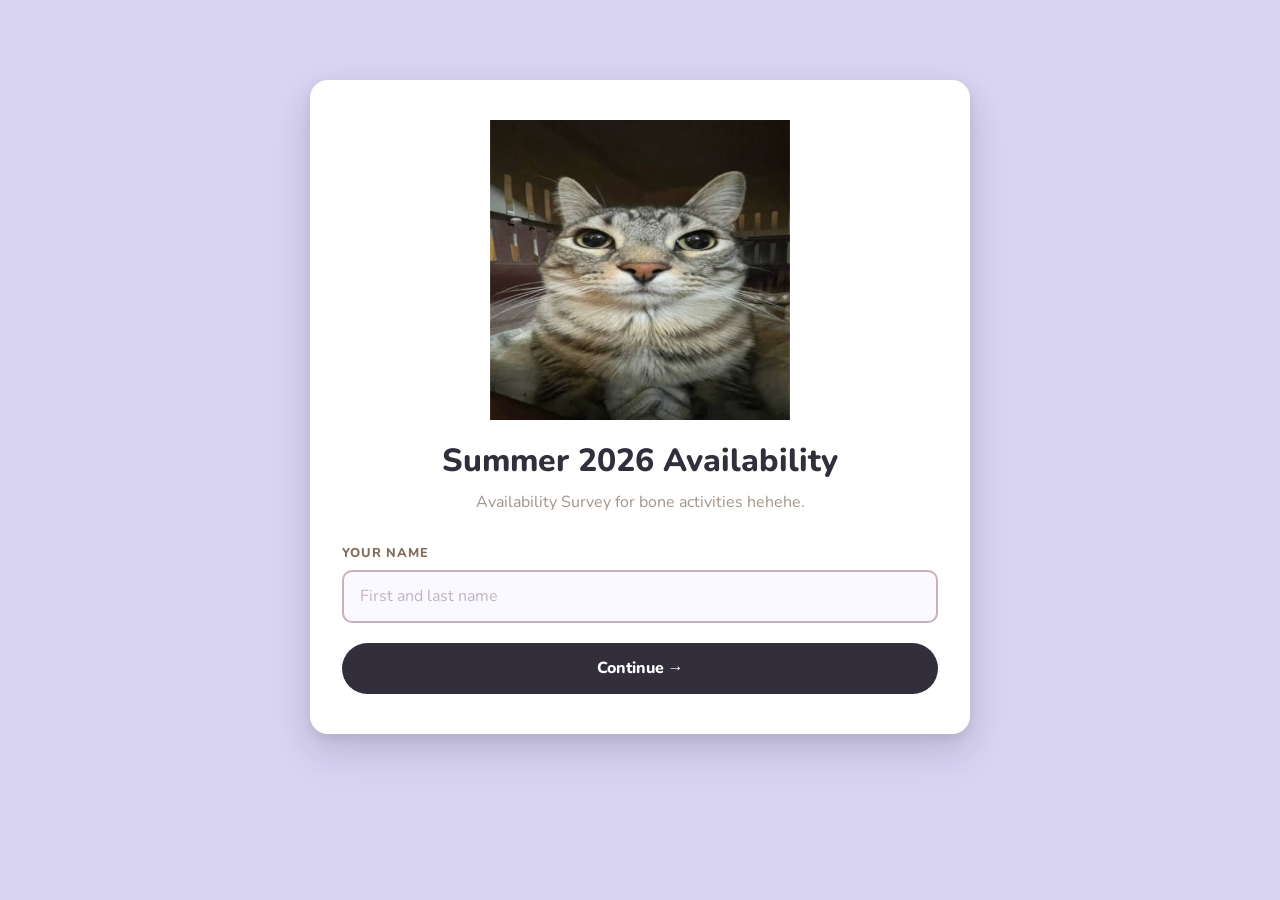
==== index.html @ 2a5da61f "bone" ====
<!DOCTYPE html>
<html lang="en">
<head>
  <meta charset="UTF-8" />
  <meta name="viewport" content="width=device-width, initial-scale=1.0" />
  <title id="page-title">Availability</title>
  <link href="https://fonts.googleapis.com/css2?family=Nunito:wght@400;600;700;800&display=swap" rel="stylesheet" />
  <link rel="stylesheet" href="style.css" />
</head>
<body>

  <!-- Loading overlay (shown while checking Google Sheets for returning user) -->
  <div id="loading" class="overlay hidden">
    <div class="spinner"></div>
    <p>WAITTTTTTT</p>
  </div>

  <!-- Screen 1: Name entry -->
  <section id="screen-name" class="screen active">
    <div class="card">
      <img src="img/cat-home.png" alt="cat" class="home-cat" />
      <h1 id="form-title">Summer 2026 Availability</h1>
      <p id="form-subtitle">Let me know when you're free! muahahahaha. </p>
      <div class="field">
        <label for="name-input">Your name</label>
        <input
          type="text"
          id="name-input"
          placeholder="First and last name"
          autocomplete="name"
        />
        <p id="name-error" class="error hidden">Bro pls I need your name.</p>
      </div>
      <button id="btn-continue" class="btn primary">Continue →</button>
    </div>
  </section>

  <!-- Screen 2: Calendar -->
  <section id="screen-calendar" class="screen hidden">
    <header class="cal-header">
      <p id="cal-greeting">Hola. Por Favor, click on all the days you're free and around UCF. gracias</p>
    </header>

    <!-- Month calendar grids are injected here by script.js -->
    <div id="months-container"></div>

    <div class="submit-bar">
      <button id="btn-submit" class="btn primary">Submit Availability</button>
    </div>
  </section>

  <!-- Screen 3: Confirmation -->
  <section id="screen-confirm" class="screen hidden">
    <div class="card">
      <div class="big-check">✓</div>
      <h2>You're all set!</h2>
      <p id="confirm-text">Your availability has been saved.</p>
      <button id="btn-edit" class="btn secondary">Edit my availability</button>
    </div>
  </section>

  <script src="script.js"></script>
</body>
</html>
---- style.css ----
/* === Variables === */
:root {
  --lavender:       #d8d4f2;
  --thistle:        #c4b2bc;
  --dusty-taupe:    #a29587;
  --olive-wood:     #846c5b;
  --shadow-grey:    #332e3c;
  --available:      #7ec8a0;
  --available-dark: #4fa876;
  --white:          #ffffff;
  --radius:         18px;
  --radius-sm:      10px;
  --card-shadow:    0 4px 8px rgba(51, 46, 60, 0.08),
                    0 12px 32px rgba(51, 46, 60, 0.14),
                    0 24px 48px rgba(51, 46, 60, 0.06);
}

/* === Reset === */
*, *::before, *::after {
  box-sizing: border-box;
  margin: 0;
  padding: 0;
}

/* === Base === */
body {
  font-family: 'Nunito', sans-serif;
  background-color: var(--lavender);
  color: var(--shadow-grey);
  min-height: 100vh;
  padding: 2rem 1.25rem 5rem;
  -webkit-font-smoothing: antialiased;
}

/* === Screens === */
.screen {
  display: none;
  max-width: 660px;
  margin: 0 auto;
}

.screen.active {
  display: block;
}

/* === Loading Overlay === */
.overlay {
  position: fixed;
  inset: 0;
  background: rgba(216, 212, 242, 0.88);
  display: flex;
  flex-direction: column;
  align-items: center;
  justify-content: center;
  gap: 1rem;
  z-index: 100;
  font-size: 1rem;
  font-weight: 700;
  color: var(--shadow-grey);
}

.overlay.hidden {
  display: none;
}

.spinner {
  width: 42px;
  height: 42px;
  border: 4px solid var(--thistle);
  border-top-color: var(--olive-wood);
  border-radius: 50%;
  animation: spin 0.75s linear infinite;
}

@keyframes spin {
  to { transform: rotate(360deg); }
}

/* === Home cat image === */
.home-cat {
  width: 300px;
  height: 300px;
  object-fit: contain;
  margin-bottom: 1rem;
}

/* === Card === */
.card {
  background: var(--white);
  border-radius: var(--radius);
  padding: 2.5rem 2rem;
  box-shadow: var(--card-shadow);
  box-shadow: #332e3c;
  text-align: center;
  margin-top: 3rem;
  border-color: #332e3c;
}

/* === Typography === */
h1 {
  font-size: 2rem;
  font-weight: 800;
  color: var(--shadow-grey);
  margin-bottom: 0.6rem;
  line-height: 1.2;
}

h2 {
  font-size: 1.5rem;
  font-weight: 800;
  color: var(--shadow-grey);
  margin-bottom: 0.5rem;
}

p {
  color: var(--dusty-taupe);
  font-size: 1rem;
  line-height: 1.6;
}

/* === Form Field === */
.field {
  margin: 1.75rem 0 1.25rem;
  text-align: left;
}

label {
  display: block;
  font-size: 0.8rem;
  font-weight: 800;
  color: var(--olive-wood);
  text-transform: uppercase;
  letter-spacing: 0.07em;
  margin-bottom: 0.5rem;
}

input[type="text"] {
  width: 100%;
  padding: 0.85rem 1rem;
  border: 2px solid var(--thistle);
  border-radius: var(--radius-sm);
  font-family: 'Nunito', sans-serif;
  font-size: 1rem;
  font-weight: 600;
  color: var(--shadow-grey);
  background: #faf9ff;
  outline: none;
  transition: border-color 0.2s;
  /* Prevents iOS zoom on focus */
  font-size: max(1rem, 16px);
}

input[type="text"]:focus {
  border-color: var(--olive-wood);
}

input[type="text"]::placeholder {
  color: var(--thistle);
  font-weight: 400;
}

/* === Error === */
.error {
  color: #b94040;
  font-size: 0.85rem;
  font-weight: 700;
  margin-top: 0.5rem;
}

.hidden {
  display: none !important;
}

/* === Buttons === */
.btn {
  display: block;
  width: 100%;
  padding: 0.9rem 2rem;
  border: none;
  border-radius: 999px;
  font-family: 'Nunito', sans-serif;
  font-size: 1rem;
  font-weight: 800;
  cursor: pointer;
  transition: opacity 0.2s, transform 0.1s;
  /* Better tap feel on mobile */
  -webkit-tap-highlight-color: transparent;
  touch-action: manipulation;
}

.btn:active {
  transform: scale(0.97);
}

.btn.primary {
  background: var(--shadow-grey);
  color: var(--white);
}

.btn.primary:hover {
  opacity: 0.82;
}

.btn.secondary {
  background: var(--lavender);
  color: var(--shadow-grey);
  margin-top: 1rem;
}

.btn.secondary:hover {
  opacity: 0.75;
}

/* === Calendar Screen Header === */
.cal-header {
  text-align: center;
  padding: 2rem 0 1.25rem;
}

#cal-greeting {
  font-size: 1.05rem;
  font-weight: 700;
  color: var(--shadow-grey);
  line-height: 1.5;
}

/* === Month Block === */
.month-block {
  background: var(--white);
  border-radius: var(--radius);
  padding: 1.75rem 1.5rem;
  margin-bottom: 1.5rem;
  box-shadow: var(--card-shadow);
}

.month-title {
  text-align: center;
  font-size: 1.2rem;
  font-weight: 800;
  color: var(--shadow-grey);
  margin-bottom: 1rem;
  letter-spacing: 0.02em;
}

/* === Calendar Grid === */
.cal-grid {
  display: grid;
  grid-template-columns: repeat(7, 1fr);
  gap: 5px;
}

.day-header {
  text-align: center;
  font-size: 0.7rem;
  font-weight: 800;
  color: var(--dusty-taupe);
  text-transform: uppercase;
  letter-spacing: 0.05em;
  padding-bottom: 0.5rem;
}

.day-cell {
  aspect-ratio: 1;
  display: flex;
  align-items: center;
  justify-content: center;
  border-radius: var(--radius-sm);
  font-size: 0.9rem;
  font-weight: 700;
  cursor: pointer;
  color: var(--shadow-grey);
  background: #f7f5ff;
  border: 2px solid transparent;
  transition: background 0.15s, color 0.15s, border-color 0.15s, transform 0.1s;
  user-select: none;
  -webkit-user-select: none;
  -webkit-tap-highlight-color: transparent;
  touch-action: manipulation;
}

.day-cell:hover {
  border-color: var(--thistle);
}

.day-cell:active {
  transform: scale(0.9);
}

.day-cell.empty {
  background: transparent;
  border: none;
  cursor: default;
  pointer-events: none;
}

.day-cell.selected {
  background: var(--available);
  color: #1a4d35;
  border-color: var(--available-dark);
  font-weight: 800;
}

/* === Submit Bar === */
.submit-bar {
  padding: 0.5rem 0 2rem;
}

/* === Confirmation Screen === */
.big-check {
  font-size: 3.5rem;
  color: var(--available);
  display: block;
  margin-bottom: 0.75rem;
}

#screen-confirm .card {
  margin-top: 4rem;
}

#screen-confirm .card p {
  margin-top: 0.4rem;
}

/* ═══════════════════════════════════════
   RESPONSIVE
═══════════════════════════════════════ */

/* Tablet and below */
@media (max-width: 600px) {
  body {
    padding: 1.5rem 1rem 4rem;
  }

  .card {
    padding: 2rem 1.5rem;
    margin-top: 2rem;
    border-radius: 16px;
  }

  h1 {
    font-size: 1.7rem;
  }

  .month-block {
    padding: 1.5rem 1.1rem;
    border-radius: 16px;
  }

  .cal-grid {
    gap: 4px;
  }
}

/* Small phones (iPhone SE, Galaxy A series, etc.) */
@media (max-width: 400px) {
  body {
    padding: 1rem 0.6rem 3rem;
  }

  .card {
    padding: 1.75rem 1.1rem;
    margin-top: 1.5rem;
    border-radius: 14px;
  }

  h1 {
    font-size: 1.45rem;
  }

  h2 {
    font-size: 1.25rem;
  }

  .cal-header {
    padding: 1.25rem 0 1rem;
  }

  #cal-greeting {
    font-size: 0.95rem;
  }

  .month-block {
    padding: 1.25rem 0.75rem;
    margin-bottom: 1rem;
    border-radius: 14px;
  }

  .month-title {
    font-size: 1.05rem;
    margin-bottom: 0.75rem;
  }

  .day-header {
    font-size: 0.62rem;
    padding-bottom: 0.35rem;
  }

  .day-cell {
    font-size: 0.78rem;
    border-radius: 6px;
    border-width: 1.5px;
  }

  .cal-grid {
    gap: 3px;
  }

  .btn {
    padding: 0.85rem 1.5rem;
    font-size: 0.95rem;
  }

  .big-check {
    font-size: 2.75rem;
  }

  #screen-confirm .card {
    margin-top: 2rem;
  }
}

/* Touch devices — slightly bigger tap area for day cells */
@media (pointer: coarse) {
  .day-cell {
    border-radius: 8px;
  }

  .day-cell:hover {
    border-color: transparent;
  }
}
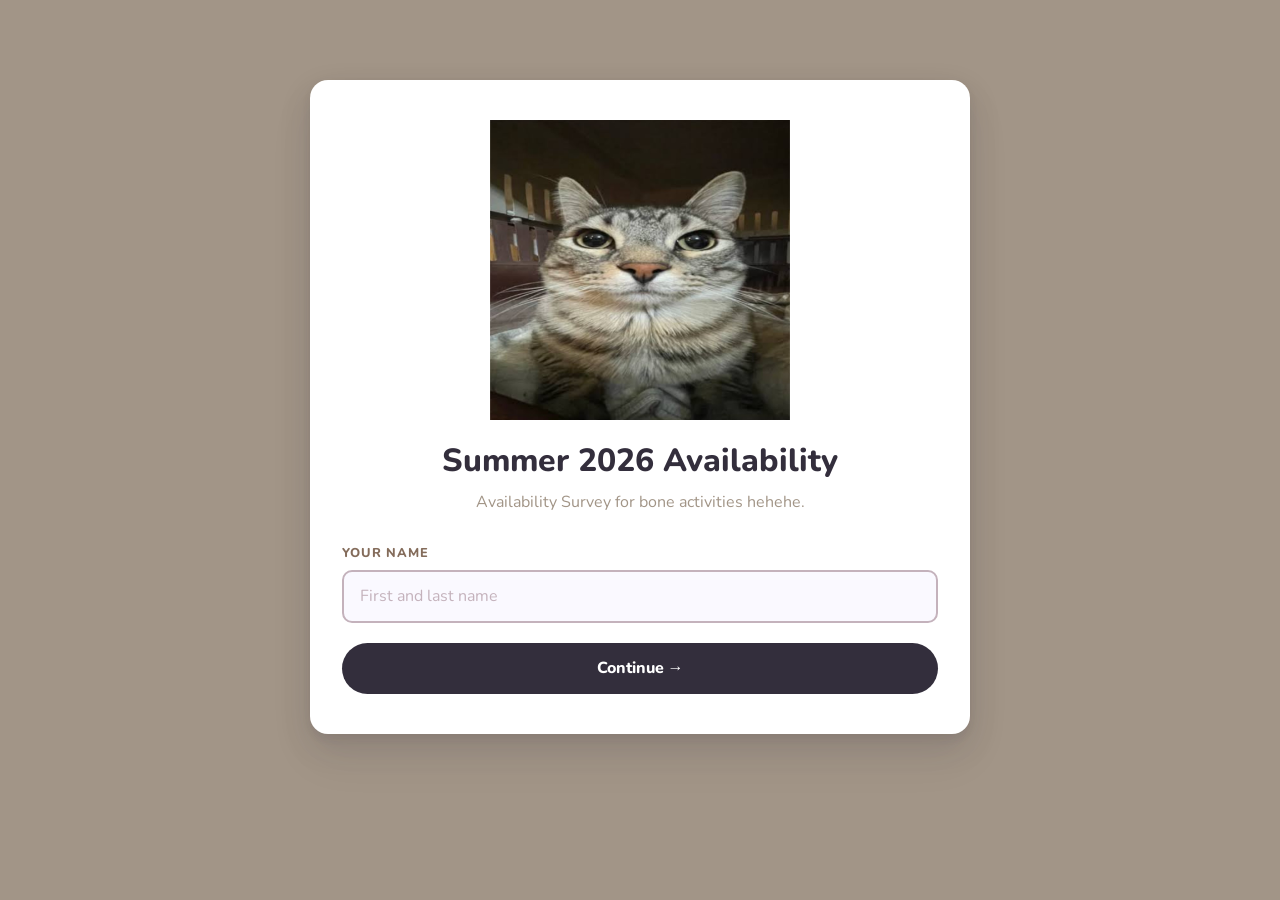
==== commit cee19e67: "final one pls" ====
--- a/index.html
+++ b/index.html
@@ -52,7 +52,7 @@
   <!-- Screen 3: Confirmation -->
   <section id="screen-confirm" class="screen hidden">
     <div class="card">
-      <div class="big-check">✓</div>
+      <img src="img/lebron.jpg" alt="lebron" class="confirm-img" />
       <h2>You're all set!</h2>
       <p id="confirm-text">Your availability has been saved.</p>
       <button id="btn-edit" class="btn secondary">Edit my availability</button>
--- a/style.css
+++ b/style.css
@@ -25,7 +25,7 @@
 /* === Base === */
 body {
   font-family: 'Nunito', sans-serif;
-  background-color: var(--lavender);
+  background-color: var(--dusty-taupe);
   color: var(--shadow-grey);
   min-height: 100vh;
   padding: 2rem 1.25rem 5rem;
@@ -306,11 +306,13 @@
 }
 
 /* === Confirmation Screen === */
-.big-check {
-  font-size: 3.5rem;
-  color: var(--available);
-  display: block;
-  margin-bottom: 0.75rem;
+.confirm-img {
+  width: 180px;
+  height: 180px;
+  object-fit: cover;
+  border-radius: 50%;
+  margin-bottom: 1rem;
+  box-shadow: var(--card-shadow);
 }
 
 #screen-confirm .card {
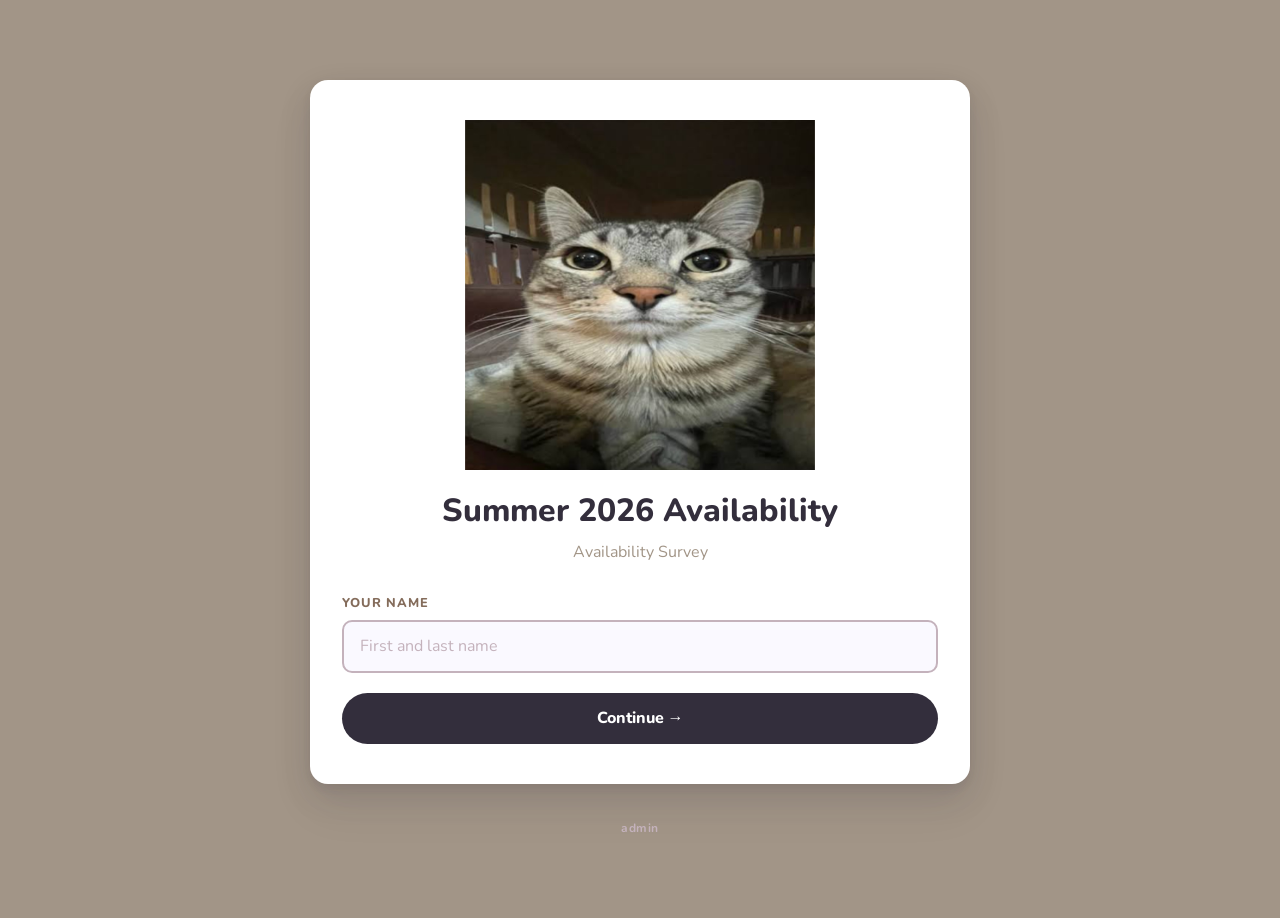
==== commit 8d8f6d60: "supabase api" ====
--- a/index.html
+++ b/index.html
@@ -5,7 +5,7 @@
   <meta name="viewport" content="width=device-width, initial-scale=1.0" />
   <title id="page-title">Availability</title>
   <link href="https://fonts.googleapis.com/css2?family=Nunito:wght@400;600;700;800&display=swap" rel="stylesheet" />
-  <link rel="stylesheet" href="style.css" />
+  <link rel="stylesheet" href="styles/style.css" />
 </head>
 <body>
 
@@ -53,12 +53,26 @@
   <section id="screen-confirm" class="screen hidden">
     <div class="card">
       <img src="img/lebron.jpg" alt="lebron" class="confirm-img" />
-      <h2>You're all set!</h2>
+      <h2>You're all set.......</h2>
       <p id="confirm-text">Your availability has been saved.</p>
-      <button id="btn-edit" class="btn secondary">Edit my availability</button>
+      <button id="btn-edit" class="btn secondary">Edit? I guess...</button>
     </div>
   </section>
 
   <script src="script.js"></script>
+
+  <div style="text-align:center; padding: 2rem 0 0;">
+  <a id="admin-link" href="#" style="font-size:0.75rem; color: var(--thistle); text-decoration: none; font-weight: 700; letter-spacing: 0.05em;">admin</a>
+</div>
+
+<script>
+  document.getElementById('admin-link').addEventListener('click', function(e) {
+    e.preventDefault();
+    const pw = prompt('Password');
+    if (pw === 'trombone123') {
+      window.location.href = 'admin.html';
+    }
+  });
+</script>
 </body>
 </html>
--- a/styles/style.css
+++ b/styles/style.css
@@ -0,0 +1,606 @@
+/* === Variables === */
+:root {
+  --lavender:       #d8d4f2;
+  --thistle:        #c4b2bc;
+  --dusty-taupe:    #a29587;
+  --olive-wood:     #846c5b;
+  --shadow-grey:    #332e3c;
+  --available:      #7ec8a0;
+  --available-dark: #4fa876;
+  --white:          #ffffff;
+  --radius:         18px;
+  --radius-sm:      10px;
+  --card-shadow:    0 4px 8px rgba(51, 46, 60, 0.08),
+                    0 12px 32px rgba(51, 46, 60, 0.14),
+                    0 24px 48px rgba(51, 46, 60, 0.06);
+}
+
+/* === Reset === */
+*, *::before, *::after {
+  box-sizing: border-box;
+  margin: 0;
+  padding: 0;
+}
+
+
+
+/* === Base === */
+body {
+  font-family: 'Nunito', sans-serif;
+  background-color: var(--dusty-taupe);
+  color: var(--shadow-grey);
+  min-height: 100vh;
+  padding: 2rem 1.25rem 5rem;
+  -webkit-font-smoothing: antialiased;
+}
+
+/* === Screens === */
+.screen {
+  display: none;
+  max-width: 660px;
+  margin: 0 auto;
+}
+
+.screen.active {
+  display: block;
+}
+
+/* === Loading Overlay === */
+.overlay {
+  position: fixed;
+  inset: 0;
+  background: rgba(216, 212, 242, 0.88);
+  display: flex;
+  flex-direction: column;
+  align-items: center;
+  justify-content: center;
+  gap: 1rem;
+  z-index: 100;
+  font-size: 1rem;
+  font-weight: 700;
+  color: var(--shadow-grey);
+}
+
+.overlay.hidden {
+  display: none;
+}
+
+.spinner {
+  width: 42px;
+  height: 42px;
+  border: 4px solid var(--thistle);
+  border-top-color: var(--olive-wood);
+  border-radius: 50%;
+  animation: spin 0.75s linear infinite;
+}
+
+@keyframes spin {
+  to { transform: rotate(360deg); }
+}
+
+/* === Home cat image === */
+.home-cat {
+  width: 350px;
+  height: 350px;
+  object-fit: contain;
+  margin-bottom: 1rem;
+}
+
+/* === Card === */
+.card {
+  background: var(--white);
+  border-radius: var(--radius);
+  padding: 2.5rem 2rem;
+  box-shadow: var(--card-shadow);
+  box-shadow: #332e3c;
+  text-align: center;
+  margin-top: 3rem;
+  border-color: #332e3c;
+}
+
+/* === Typography === */
+h1 {
+  font-size: 2rem;
+  font-weight: 800;
+  color: var(--shadow-grey);
+  margin-bottom: 0.6rem;
+  line-height: 1.2;
+}
+
+h2 {
+  font-size: 1.5rem;
+  font-weight: 800;
+  color: var(--shadow-grey);
+  margin-bottom: 0.5rem;
+}
+
+p {
+  color: var(--dusty-taupe);
+  font-size: 1rem;
+  line-height: 1.6;
+}
+
+/* === Form Field === */
+.field {
+  margin: 1.75rem 0 1.25rem;
+  text-align: left;
+}
+
+label {
+  display: block;
+  font-size: 0.8rem;
+  font-weight: 800;
+  color: var(--olive-wood);
+  text-transform: uppercase;
+  letter-spacing: 0.07em;
+  margin-bottom: 0.5rem;
+}
+
+input[type="text"] {
+  width: 100%;
+  padding: 0.85rem 1rem;
+  border: 2px solid var(--thistle);
+  border-radius: var(--radius-sm);
+  font-family: 'Nunito', sans-serif;
+  font-size: 1rem;
+  font-weight: 600;
+  color: var(--shadow-grey);
+  background: #faf9ff;
+  outline: none;
+  transition: border-color 0.2s;
+  /* Prevents iOS zoom on focus */
+  font-size: max(1rem, 16px);
+}
+
+input[type="text"]:focus {
+  border-color: var(--olive-wood);
+}
+
+input[type="text"]::placeholder {
+  color: var(--thistle);
+  font-weight: 400;
+}
+
+/* === Error === */
+.error {
+  color: #b94040;
+  font-size: 0.85rem;
+  font-weight: 700;
+  margin-top: 0.5rem;
+}
+
+.hidden {
+  display: none !important;
+}
+
+/* === Buttons === */
+.btn {
+  display: block;
+  width: 100%;
+  padding: 0.9rem 2rem;
+  border: none;
+  border-radius: 999px;
+  font-family: 'Nunito', sans-serif;
+  font-size: 1rem;
+  font-weight: 800;
+  cursor: pointer;
+  transition: opacity 0.2s, transform 0.1s;
+  /* Better tap feel on mobile */
+  -webkit-tap-highlight-color: transparent;
+  touch-action: manipulation;
+}
+
+.btn:active {
+  transform: scale(0.97);
+}
+
+.btn.primary {
+  background: var(--shadow-grey);
+  color: var(--white);
+}
+
+.btn.primary:hover {
+  opacity: 0.82;
+}
+
+.btn.secondary {
+  background: var(--lavender);
+  color: var(--shadow-grey);
+  margin-top: 1rem;
+}
+
+.btn.secondary:hover {
+  opacity: 0.75;
+}
+
+/* === Calendar Screen Header === */
+.cal-header {
+  text-align: center;
+  padding: 2rem 0 1.25rem;
+}
+
+#cal-greeting {
+  font-size: 1.05rem;
+  font-weight: 700;
+  color: var(--shadow-grey);
+  line-height: 1.5;
+}
+
+/* === Month Block === */
+.month-block {
+  background: var(--white);
+  border-radius: var(--radius);
+  padding: 1.75rem 1.5rem;
+  margin-bottom: 1.5rem;
+  box-shadow: var(--card-shadow);
+}
+
+.month-title {
+  text-align: center;
+  font-size: 1.2rem;
+  font-weight: 800;
+  color: var(--shadow-grey);
+  margin-bottom: 1rem;
+  letter-spacing: 0.02em;
+}
+
+/* === Calendar Grid === */
+.cal-grid {
+  display: grid;
+  grid-template-columns: repeat(7, 1fr);
+  gap: 5px;
+}
+
+.day-header {
+  text-align: center;
+  font-size: 0.7rem;
+  font-weight: 800;
+  color: var(--dusty-taupe);
+  text-transform: uppercase;
+  letter-spacing: 0.05em;
+  padding-bottom: 0.5rem;
+}
+
+.day-cell {
+  aspect-ratio: 1;
+  display: flex;
+  align-items: center;
+  justify-content: center;
+  border-radius: var(--radius-sm);
+  font-size: 0.9rem;
+  font-weight: 700;
+  cursor: pointer;
+  color: var(--shadow-grey);
+  background: #f7f5ff;
+  border: 2px solid transparent;
+  transition: background 0.15s, color 0.15s, border-color 0.15s, transform 0.1s;
+  user-select: none;
+  -webkit-user-select: none;
+  -webkit-tap-highlight-color: transparent;
+  touch-action: manipulation;
+}
+
+.day-cell:hover {
+  border-color: var(--thistle);
+}
+
+.day-cell:active {
+  transform: scale(0.9);
+}
+
+.day-cell.empty {
+  background: transparent;
+  border: none;
+  cursor: default;
+  pointer-events: none;
+}
+
+.day-cell.selected {
+  background: var(--available);
+  color: #1a4d35;
+  border-color: var(--available-dark);
+  font-weight: 800;
+}
+
+/* === Submit Bar === */
+.submit-bar {
+  padding: 0.5rem 0 2rem;
+}
+
+/* === Confirmation Screen === */
+.confirm-img {
+  width: 280px;
+  height: 280px;
+  object-fit: cover;
+  margin-bottom: 1rem;
+  box-shadow: var(--card-shadow);
+}
+
+#screen-confirm .card {
+  margin-top: 4rem;
+}
+
+#screen-confirm .card p {
+  margin-top: 0.4rem;
+}
+
+/* ── Admin Results Card ── */
+.results-header {
+  display: flex;
+  align-items: center;
+  justify-content: space-between;
+  margin-bottom: 1.25rem;
+}
+
+.results-header h2 {
+  font-size: 1.1rem;
+  font-weight: 800;
+  color: var(--shadow-grey);
+  margin: 0;
+}
+
+.btn-load {
+  padding: 0.55rem 1.4rem;
+  border: none;
+  border-radius: 999px;
+  background: var(--shadow-grey);
+  color: var(--white);
+  font-family: 'Nunito', sans-serif;
+  font-size: 0.875rem;
+  font-weight: 800;
+  cursor: pointer;
+  transition: opacity 0.2s;
+}
+
+.btn-load:hover { opacity: 0.82; }
+.btn-load:disabled { opacity: 0.45; cursor: default; }
+
+.stat-row {
+  display: grid;
+  grid-template-columns: repeat(3, 1fr);
+  gap: 10px;
+  margin-bottom: 1.5rem;
+}
+
+.stat-box {
+  background: #faf9ff;
+  border: 2px solid var(--lavender);
+  border-radius: var(--radius-sm);
+  padding: 0.9rem 0.5rem;
+  text-align: center;
+}
+
+.stat-box .stat-num {
+  font-size: 1.4rem;
+  font-weight: 800;
+  color: var(--shadow-grey);
+  line-height: 1;
+}
+
+.stat-box .stat-lbl {
+  font-size: 0.72rem;
+  font-weight: 700;
+  color: var(--olive-wood);
+  text-transform: uppercase;
+  letter-spacing: 0.06em;
+  margin-top: 0.3rem;
+}
+
+.results-section-label {
+  font-size: 0.75rem;
+  font-weight: 800;
+  color: var(--olive-wood);
+  text-transform: uppercase;
+  letter-spacing: 0.07em;
+  margin-bottom: 0.75rem;
+  display: block;
+}
+
+.bar-list {
+  display: flex;
+  flex-direction: column;
+  gap: 7px;
+  margin-bottom: 1.5rem;
+}
+
+.bar-row {
+  display: flex;
+  align-items: center;
+  gap: 10px;
+}
+
+.bar-date {
+  font-size: 0.78rem;
+  font-weight: 700;
+  color: var(--shadow-grey);
+  width: 58px;
+  flex-shrink: 0;
+}
+
+.bar-track {
+  flex: 1;
+  height: 9px;
+  background: var(--lavender);
+  border-radius: 999px;
+  overflow: hidden;
+}
+
+.bar-fill {
+  height: 100%;
+  border-radius: 999px;
+  background: var(--shadow-grey);
+  transition: width 0.4s ease;
+}
+
+.bar-count {
+  font-size: 0.78rem;
+  font-weight: 800;
+  color: var(--shadow-grey);
+  width: 20px;
+  text-align: right;
+  flex-shrink: 0;
+}
+
+.person-list {
+  display: flex;
+  flex-direction: column;
+}
+
+.person-row {
+  display: flex;
+  align-items: center;
+  gap: 10px;
+  padding: 0.6rem 0;
+  border-bottom: 1px solid var(--lavender);
+}
+
+.person-row:last-child { border-bottom: none; }
+
+.avatar {
+  width: 30px;
+  height: 30px;
+  border-radius: 50%;
+  background: var(--lavender);
+  display: flex;
+  align-items: center;
+  justify-content: center;
+  font-size: 0.7rem;
+  font-weight: 800;
+  color: var(--shadow-grey);
+  flex-shrink: 0;
+  text-transform: uppercase;
+}
+
+.person-name {
+  font-size: 0.9rem;
+  font-weight: 700;
+  color: var(--shadow-grey);
+  flex: 1;
+}
+
+.person-days {
+  font-size: 0.78rem;
+  font-weight: 600;
+  color: var(--olive-wood);
+}
+
+.results-placeholder {
+  text-align: center;
+  padding: 2rem 0 0.5rem;
+  color: var(--dusty-taupe);
+  font-size: 0.9rem;
+  font-weight: 600;
+}
+
+.results-content { display: none; }
+.results-content.visible { display: block; }
+
+/* ═══════════════════════════════════════
+   RESPONSIVE
+═══════════════════════════════════════ */
+
+/* Tablet and below */
+@media (max-width: 600px) {
+  body {
+    padding: 1.5rem 1rem 4rem;
+  }
+
+  .card {
+    padding: 2rem 1.5rem;
+    margin-top: 2rem;
+    border-radius: 16px;
+  }
+
+  h1 {
+    font-size: 1.7rem;
+  }
+
+  .month-block {
+    padding: 1.5rem 1.1rem;
+    border-radius: 16px;
+  }
+
+  .cal-grid {
+    gap: 4px;
+  }
+}
+
+/* Small phones (iPhone SE, Galaxy A series, etc.) */
+@media (max-width: 400px) {
+  body {
+    padding: 1rem 0.6rem 3rem;
+  }
+
+  .card {
+    padding: 1.75rem 1.1rem;
+    margin-top: 1.5rem;
+    border-radius: 14px;
+  }
+
+  h1 {
+    font-size: 1.45rem;
+  }
+
+  h2 {
+    font-size: 1.25rem;
+  }
+
+  .cal-header {
+    padding: 1.25rem 0 1rem;
+  }
+
+  #cal-greeting {
+    font-size: 0.95rem;
+  }
+
+  .month-block {
+    padding: 1.25rem 0.75rem;
+    margin-bottom: 1rem;
+    border-radius: 14px;
+  }
+
+  .month-title {
+    font-size: 1.05rem;
+    margin-bottom: 0.75rem;
+  }
+
+  .day-header {
+    font-size: 0.62rem;
+    padding-bottom: 0.35rem;
+  }
+
+  .day-cell {
+    font-size: 0.78rem;
+    border-radius: 6px;
+    border-width: 1.5px;
+  }
+
+  .cal-grid {
+    gap: 3px;
+  }
+
+  .btn {
+    padding: 0.85rem 1.5rem;
+    font-size: 0.95rem;
+  }
+
+  .big-check {
+    font-size: 2.75rem;
+  }
+
+  #screen-confirm .card {
+    margin-top: 2rem;
+  }
+}
+
+/* Touch devices — slightly bigger tap area for day cells */
+@media (pointer: coarse) {
+  .day-cell {
+    border-radius: 8px;
+  }
+
+  .day-cell:hover {
+    border-color: transparent;
+  }
+  
+}
